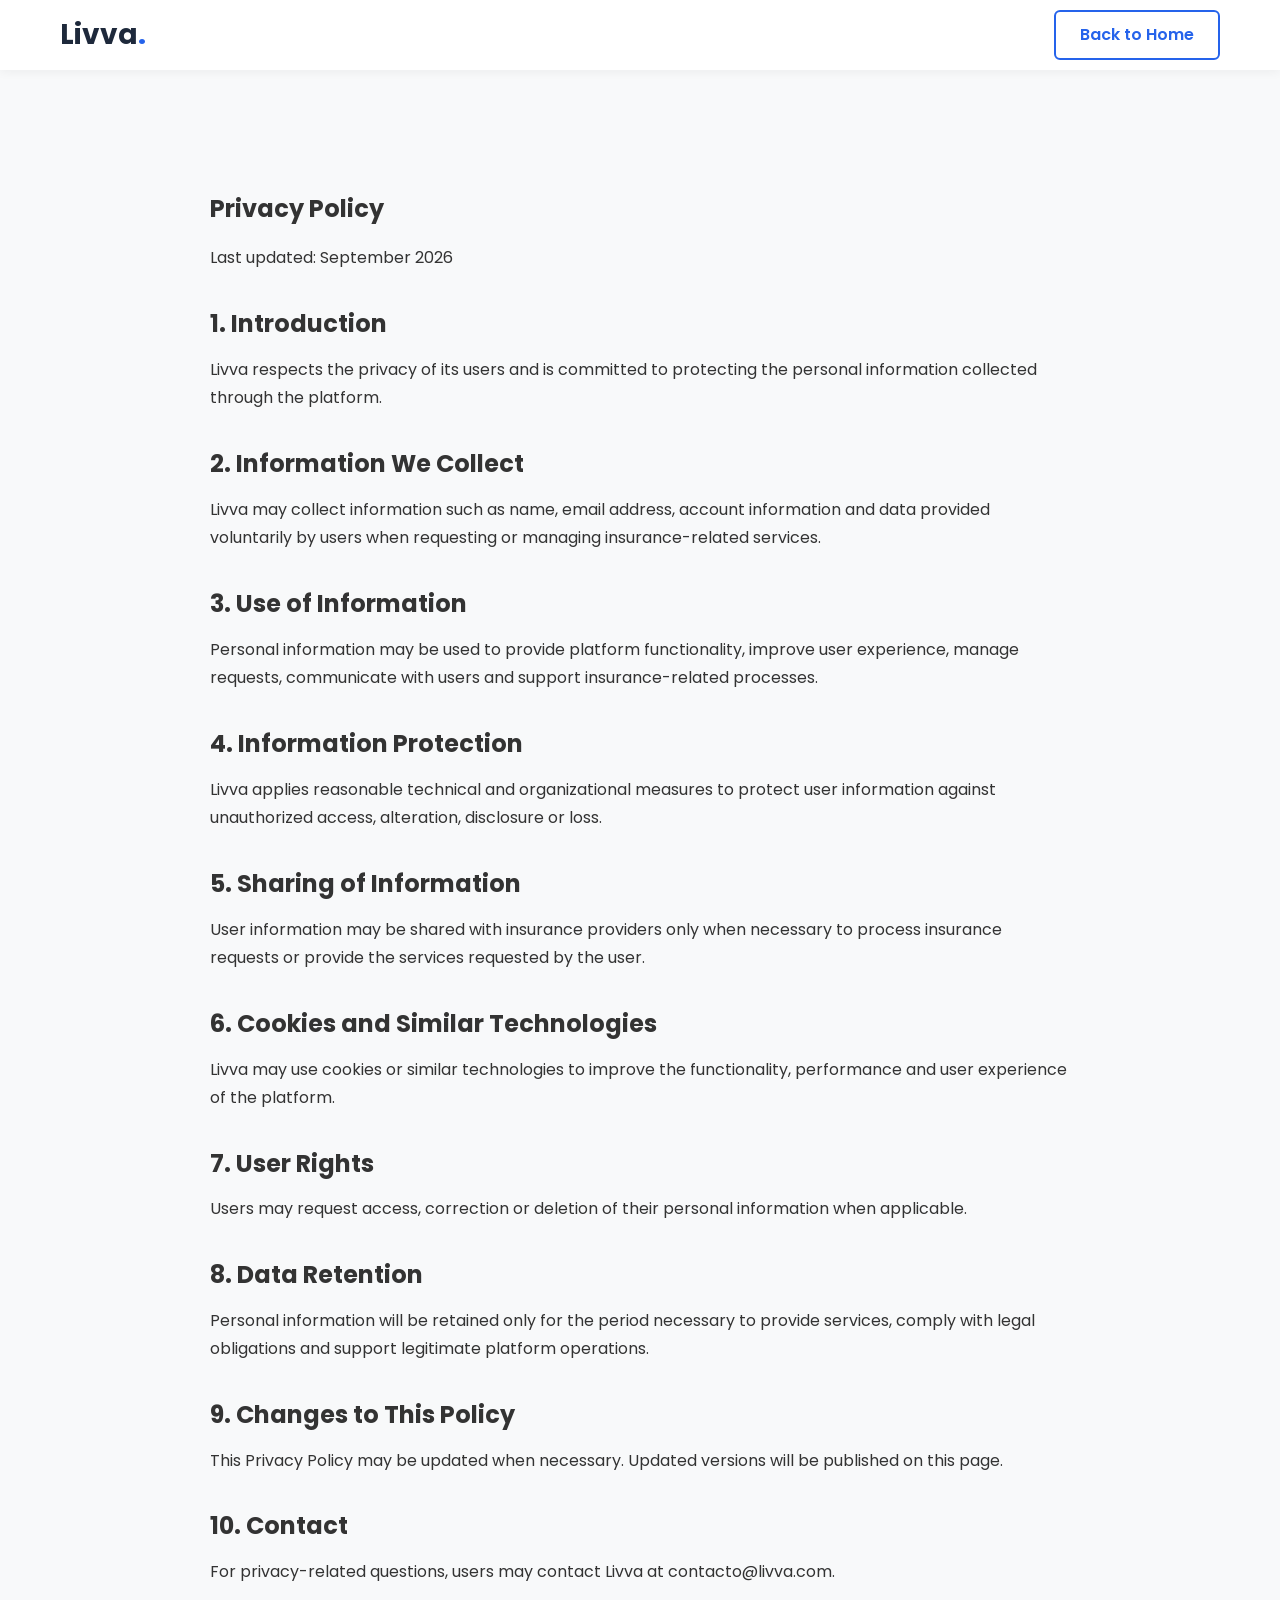
==== privacy.html @ e85f168d "feat: add legal pages" ====
﻿<!DOCTYPE html>
<html lang="en">
<head>
    <meta charset="UTF-8">
    <meta name="viewport" content="width=device-width, initial-scale=1.0">
    <title>Privacy Policy - Livva</title>

    <link
            href="https://fonts.googleapis.com/css2?family=Poppins:wght@300;400;500;600;700&display=swap"
            rel="stylesheet"
    >

    <link rel="stylesheet" href="styles.css">
</head>

<body>

<header class="header">
    <div class="container navbar">

        <a href="index.html" class="logo">
            Livva<span>.</span>
        </a>

        <a href="index.html" class="btn btn-outline">
            Back to Home
        </a>

    </div>
</header>

<main>

    <section class="legal-page">
        <div class="container">

            <h1>Privacy Policy</h1>

            <p>
                Last updated: September 2026
            </p>

            <h2>1. Introduction</h2>

            <p>
                Livva respects the privacy of its users and is committed to
                protecting the personal information collected through the
                platform.
            </p>

            <h2>2. Information We Collect</h2>

            <p>
                Livva may collect information such as name, email address,
                account information and data provided voluntarily by users
                when requesting or managing insurance-related services.
            </p>

            <h2>3. Use of Information</h2>

            <p>
                Personal information may be used to provide platform
                functionality, improve user experience, manage requests,
                communicate with users and support insurance-related processes.
            </p>

            <h2>4. Information Protection</h2>

            <p>
                Livva applies reasonable technical and organizational measures
                to protect user information against unauthorized access,
                alteration, disclosure or loss.
            </p>

            <h2>5. Sharing of Information</h2>

            <p>
                User information may be shared with insurance providers only
                when necessary to process insurance requests or provide the
                services requested by the user.
            </p>

            <h2>6. Cookies and Similar Technologies</h2>

            <p>
                Livva may use cookies or similar technologies to improve the
                functionality, performance and user experience of the platform.
            </p>

            <h2>7. User Rights</h2>

            <p>
                Users may request access, correction or deletion of their
                personal information when applicable.
            </p>

            <h2>8. Data Retention</h2>

            <p>
                Personal information will be retained only for the period
                necessary to provide services, comply with legal obligations
                and support legitimate platform operations.
            </p>

            <h2>9. Changes to This Policy</h2>

            <p>
                This Privacy Policy may be updated when necessary.
                Updated versions will be published on this page.
            </p>

            <h2>10. Contact</h2>

            <p>
                For privacy-related questions, users may contact Livva at
                contacto@livva.com.
            </p>

        </div>
    </section>

</main>

</body>
</html>
---- styles.css ----
* {
    margin: 0;
    padding: 0;
    box-sizing: border-box;
}

html {
    scroll-behavior: smooth;
}

body {
    font-family: 'Poppins', sans-serif;
    color: #333333;
    line-height: 1.6;
    background-color: #f8f9fa;
}

.container {
    width: 100%;
    max-width: 1200px;
    margin: 0 auto;
    padding: 0 20px;
}

/* Buttons */

.btn {
    display: inline-block;
    padding: 10px 24px;
    border-radius: 6px;
    text-decoration: none;
    font-weight: 600;
    transition: all 0.3s ease;
}

.btn-primary {
    background-color: #2563eb;
    color: #ffffff;
}

.btn-primary:hover {
    background-color: #1d4ed8;
}

.btn-outline {
    border: 2px solid #2563eb;
    color: #2563eb;
}

.btn-outline:hover {
    background-color: #2563eb;
    color: #ffffff;
}

.btn-secondary {
    border: 2px solid #2563eb;
    color: #2563eb;
    background-color: transparent;
}

.btn-secondary:hover {
    background-color: #2563eb;
    color: #ffffff;
}

.btn-large {
    padding: 12px 28px;
}

/* Header */

.header {
    background-color: #ffffff;
    box-shadow: 0 2px 10px rgba(0, 0, 0, 0.05);
    position: sticky;
    top: 0;
    z-index: 100;
}

.navbar {
    min-height: 70px;
    display: flex;
    justify-content: space-between;
    align-items: center;
}

.logo {
    font-size: 28px;
    font-weight: 700;
    color: #1e293b;
    text-decoration: none;
}

.logo span {
    color: #2563eb;
}

.nav-menu ul {
    display: flex;
    gap: 20px;
    list-style: none;
}

.nav-menu a {
    color: #64748b;
    text-decoration: none;
    font-weight: 500;
    transition: color 0.3s ease;
}

.nav-menu a:hover {
    color: #2563eb;
}

.nav-buttons {
    display: flex;
    gap: 10px;
}

/* Hero */

.hero {
    min-height: calc(100vh - 70px);
    padding: 80px 0;
    display: flex;
    align-items: center;
    background: linear-gradient(
            135deg,
            #eff6ff 0%,
            #ffffff 100%
    );
}

.hero-container {
    display: grid;
    grid-template-columns: 1fr 1fr;
    gap: 40px;
    align-items: center;
}

.hero-text h1 {
    margin-bottom: 20px;
    font-size: 42px;
    line-height: 1.2;
    color: #0f172a;
}

.hero-text p {
    margin-bottom: 30px;
    font-size: 18px;
    color: #475569;
}

.hero-cta {
    display: flex;
    gap: 15px;
}

.hero-image .image-card {
    padding: 60px 40px;
    border-radius: 16px;
    text-align: center;
    color: #ffffff;
    background-color: #2563eb;
    box-shadow: 0 20px 25px -5px rgba(37, 99, 235, 0.3);
}

.hero-image .image-card h2 {
    margin-bottom: 10px;
    font-size: 30px;
}
/* Services */

.services {
    padding: 90px 0;
    background-color: #ffffff;
}

.section-heading {
    max-width: 700px;
    margin: 0 auto 50px;
    text-align: center;
}

.section-label {
    display: inline-block;
    margin-bottom: 10px;
    font-size: 14px;
    font-weight: 700;
    text-transform: uppercase;
    letter-spacing: 1px;
    color: #2563eb;
}

.section-heading h2 {
    margin-bottom: 15px;
    font-size: 34px;
    color: #0f172a;
}

.section-heading p {
    font-size: 17px;
    color: #64748b;
}

.services-grid {
    max-width: 850px;
    margin: 0 auto;
    display: grid;
    grid-template-columns: repeat(2, 1fr);
    gap: 28px;
}

.service-card {
    padding: 30px 24px;
    border: 1px solid #e2e8f0;
    border-radius: 14px;
    background-color: #ffffff;
    transition: transform 0.3s ease, box-shadow 0.3s ease;
}

.service-card:hover {
    transform: translateY(-6px);
    box-shadow: 0 16px 30px rgba(15, 23, 42, 0.08);
}

.service-icon {
    margin-bottom: 18px;
    font-size: 32px;
}

.service-card h3 {
    margin-bottom: 12px;
    font-size: 20px;
    color: #0f172a;
}

.service-card p {
    font-size: 15px;
    color: #64748b;
}

/* Plans */

.plans {
    padding: 90px 0;
    background-color: #f8fafc;
}

.billing-toggle {
    display: flex;
    justify-content: center;
    align-items: center;
    gap: 14px;
    margin-bottom: 40px;
    font-weight: 600;
    color: #475569;
}

.toggle-button {
    width: 54px;
    height: 30px;
    padding: 3px;
    border: none;
    border-radius: 999px;
    background-color: #cbd5e1;
    cursor: pointer;
    transition: background-color 0.3s ease;
}

.toggle-circle {
    display: block;
    width: 24px;
    height: 24px;
    border-radius: 50%;
    background-color: #ffffff;
    transition: transform 0.3s ease;
}

.toggle-button.active {
    background-color: #2563eb;
}

.toggle-button.active .toggle-circle {
    transform: translateX(24px);
}

.plans-grid {
    max-width: 850px;
    margin: 0 auto;
    display: grid;
    grid-template-columns: repeat(2, 1fr);
    gap: 28px;
}

.plan-card {
    position: relative;
    padding: 36px 30px;
    border: 1px solid #e2e8f0;
    border-radius: 16px;
    background-color: #ffffff;
    box-shadow: 0 10px 25px rgba(15, 23, 42, 0.05);
}

.plan-card.featured {
    border: 2px solid #2563eb;
}

.recommended-badge {
    position: absolute;
    top: -14px;
    left: 50%;
    transform: translateX(-50%);
    padding: 6px 16px;
    border-radius: 999px;
    background-color: #2563eb;
    color: #ffffff;
    font-size: 13px;
    font-weight: 700;
}

.plan-card h3 {
    margin-bottom: 10px;
    font-size: 24px;
    color: #0f172a;
}

.plan-description {
    min-height: 72px;
    color: #64748b;
}

.plan-price {
    margin: 24px 0;
    color: #0f172a;
}

.currency {
    font-size: 20px;
    font-weight: 600;
}

.price {
    font-size: 42px;
    font-weight: 700;
}

.period {
    color: #64748b;
}

.plan-features {
    margin-bottom: 28px;
    list-style: none;
}

.plan-features li {
    margin-bottom: 12px;
    color: #475569;
}

.plan-features li::before {
    content: "✓";
    margin-right: 10px;
    color: #2563eb;
    font-weight: 700;
}

.plan-button {
    width: 100%;
    text-align: center;
}
/* About */

.about {
    padding: 90px 0;
    background-color: #ffffff;
}

.about-container {
    display: grid;
    grid-template-columns: 1.2fr 0.8fr;
    gap: 50px;
    align-items: center;
}

.about-content h2 {
    margin-bottom: 20px;
    font-size: 34px;
    color: #0f172a;
}

.about-content > p {
    margin-bottom: 18px;
    color: #64748b;
}

.about-features {
    display: grid;
    gap: 16px;
    margin-top: 30px;
}

.about-feature {
    display: flex;
    flex-direction: column;
    padding-left: 16px;
    border-left: 3px solid #2563eb;
}

.about-feature strong {
    color: #0f172a;
}

.about-feature span {
    color: #64748b;
    font-size: 14px;
}

.about-card {
    padding: 36px;
    border-radius: 16px;
    color: #ffffff;
    background-color: #0f172a;
}

.about-card h3 {
    margin-bottom: 16px;
    font-size: 24px;
}

.about-card p {
    color: #cbd5e1;
}

/* Contact */

.contact {
    padding: 90px 0;
    background-color: #f8fafc;
}

.contact-container {
    display: grid;
    grid-template-columns: 1fr 1fr;
    gap: 50px;
}

.contact-info h2 {
    margin-bottom: 18px;
    font-size: 34px;
    color: #0f172a;
}

.contact-info > p {
    margin-bottom: 24px;
    color: #64748b;
}

.contact-details p {
    margin-bottom: 10px;
    color: #475569;
}

.contact-form {
    padding: 32px;
    border-radius: 16px;
    background-color: #ffffff;
    box-shadow: 0 10px 30px rgba(15, 23, 42, 0.06);
}

.form-group {
    margin-bottom: 20px;
}

.form-group label {
    display: block;
    margin-bottom: 8px;
    font-weight: 600;
    color: #0f172a;
}

.form-group input,
.form-group textarea {
    width: 100%;
    padding: 12px 14px;
    border: 1px solid #cbd5e1;
    border-radius: 8px;
    font-family: inherit;
    font-size: 15px;
}

.form-group input:focus,
.form-group textarea:focus {
    outline: 2px solid #bfdbfe;
    border-color: #2563eb;
}

/* Footer */

.footer {
    background-color: #0f172a;
    color: #ffffff;
}

.footer-container {
    display: grid;
    grid-template-columns: 2fr 1fr 1fr;
    gap: 40px;
    padding-top: 60px;
    padding-bottom: 50px;
}

.footer-logo {
    color: #ffffff;
}

.footer-brand p {
    max-width: 360px;
    margin-top: 16px;
    color: #94a3b8;
}

.footer-links {
    display: flex;
    flex-direction: column;
    gap: 10px;
}

.footer-links h3 {
    margin-bottom: 6px;
    font-size: 16px;
}

.footer-links a {
    color: #94a3b8;
    text-decoration: none;
    transition: color 0.3s ease;
}

.footer-links a:hover {
    color: #ffffff;
}

.footer-bottom {
    padding: 20px 0;
    border-top: 1px solid #1e293b;
    text-align: center;
    color: #64748b;
    font-size: 14px;
}

/* Responsive Design */

@media (max-width: 900px) {
    .navbar {
        flex-wrap: wrap;
        gap: 16px;
        padding-top: 15px;
        padding-bottom: 15px;
    }

    .nav-menu {
        order: 3;
        width: 100%;
    }

    .nav-menu ul {
        justify-content: center;
        flex-wrap: wrap;
    }

    .hero-container,
    .about-container,
    .contact-container {
        grid-template-columns: 1fr;
    }

    .hero {
        padding: 60px 0;
    }

    .hero-text {
        text-align: center;
    }

    .hero-cta {
        justify-content: center;
        flex-wrap: wrap;
    }

    .services-grid {
        grid-template-columns: repeat(2, 1fr);
    }

    .plans-grid {
        grid-template-columns: 1fr;
        max-width: 600px;
    }

    .footer-container {
        grid-template-columns: 1fr 1fr;
    }
}

@media (max-width: 600px) {
    .container {
        padding: 0 16px;
    }

    .navbar {
        justify-content: center;
    }

    .logo {
        width: 100%;
        text-align: center;
    }

    .nav-menu ul {
        gap: 12px;
    }

    .nav-buttons {
        width: 100%;
        justify-content: center;
        flex-wrap: wrap;
    }

    .hero-text h1 {
        font-size: 34px;
    }

    .hero-text p {
        font-size: 16px;
    }

    .services-grid {
        grid-template-columns: 1fr;
    }

    .section-heading h2,
    .about-content h2,
    .contact-info h2 {
        font-size: 28px;
    }

    .footer-container {
        grid-template-columns: 1fr;
    }

    .footer-brand,
    .footer-links {
        text-align: center;
    }
}

/* Responsive Design */

@media (max-width: 900px) {
    .navbar {
        flex-wrap: wrap;
        gap: 16px;
        padding-top: 15px;
        padding-bottom: 15px;
    }

    .nav-menu {
        order: 3;
        width: 100%;
    }

    .nav-menu ul {
        justify-content: center;
        flex-wrap: wrap;
    }

    .hero-container,
    .about-container,
    .contact-container {
        grid-template-columns: 1fr;
    }

    .hero {
        padding: 60px 0;
    }

    .hero-text {
        text-align: center;
    }

    .hero-cta {
        justify-content: center;
        flex-wrap: wrap;
    }

    .services-grid {
        grid-template-columns: repeat(2, 1fr);
    }

    .plans-grid {
        grid-template-columns: 1fr;
        max-width: 600px;
    }

    .footer-container {
        grid-template-columns: 1fr 1fr;
    }
}

@media (max-width: 600px) {
    .container {
        padding: 0 16px;
    }

    .navbar {
        justify-content: center;
    }

    .logo {
        width: 100%;
        text-align: center;
    }

    .nav-menu ul {
        gap: 12px;
        font-size: 14px;
    }

    .nav-buttons {
        width: 100%;
        justify-content: center;
        flex-wrap: wrap;
    }

    .hero {
        padding: 45px 0;
    }

    .hero-text h1 {
        font-size: 34px;
    }

    .hero-text p {
        font-size: 16px;
    }

    .hero-cta {
        flex-direction: column;
    }

    .hero-cta .btn {
        width: 100%;
        text-align: center;
    }

    .hero-image .image-card {
        padding: 45px 20px;
    }

    .services-grid {
        grid-template-columns: 1fr;
    }

    .section-heading h2,
    .about-content h2,
    .contact-info h2 {
        font-size: 28px;
    }

    .contact-form {
        padding: 24px 18px;
    }

    .footer-container {
        grid-template-columns: 1fr;
    }

    .footer-brand,
    .footer-links {
        text-align: center;
    }

    .footer-brand p {
        margin-left: auto;
        margin-right: auto;
    }
}

.language-switcher {
    display: flex;
    gap: 6px;
    align-items: center;
}

.lang-btn {
    padding: 6px 10px;
    border: 1px solid #cbd5e1;
    border-radius: 6px;
    background-color: #ffffff;
    color: #475569;
    font-family: inherit;
    font-weight: 600;
    cursor: pointer;
}

.lang-btn.active {
    border-color: #2563eb;
    background-color: #2563eb;
    color: #ffffff;
}

.legal-page {
    padding: 120px 0 80px;
}

.legal-page .container {
    max-width: 900px;
}

.legal-page h1 {
    margin-bottom: 16px;
}

.legal-page h2 {
    margin-top: 32px;
    margin-bottom: 12px;
}

.legal-page p {
    margin-bottom: 16px;
    line-height: 1.8;
}
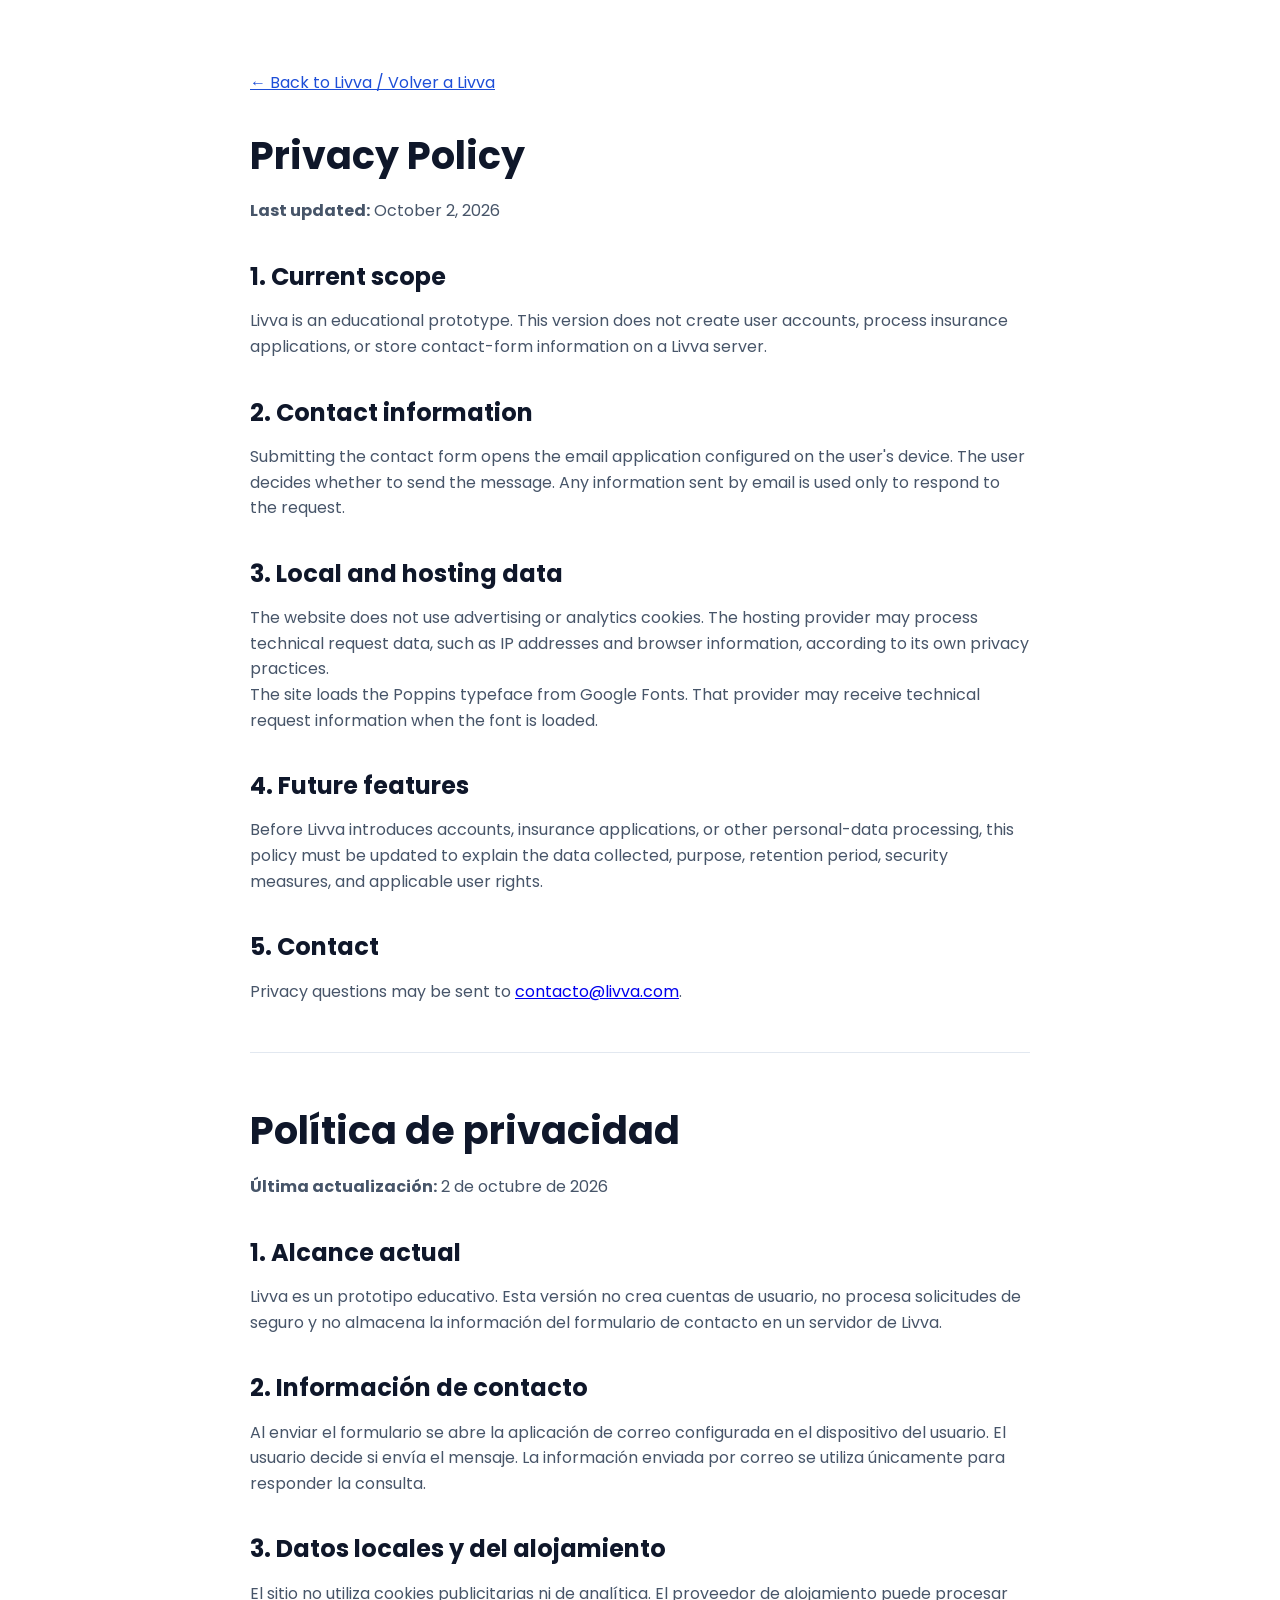
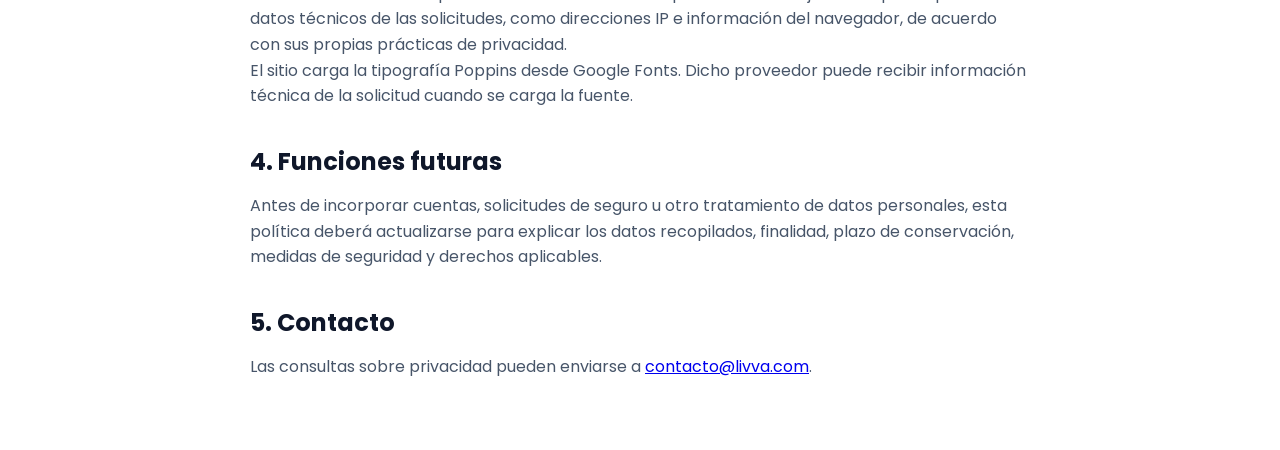
==== commit c6153ab2: "feat: polish landing page experience" ====
--- a/privacy.html
+++ b/privacy.html
@@ -1,125 +1,65 @@
-﻿<!DOCTYPE html>
+<!DOCTYPE html>
 <html lang="en">
 <head>
     <meta charset="UTF-8">
     <meta name="viewport" content="width=device-width, initial-scale=1.0">
-    <title>Privacy Policy - Livva</title>
-
-    <link
-            href="https://fonts.googleapis.com/css2?family=Poppins:wght@300;400;500;600;700&display=swap"
-            rel="stylesheet"
-    >
-
+    <meta name="description" content="Livva privacy policy for the current educational prototype.">
+    <title>Privacy Policy | Livva</title>
+    <link rel="icon" href="favicon.svg" type="image/svg+xml">
+    <link rel="preconnect" href="https://fonts.googleapis.com">
+    <link rel="preconnect" href="https://fonts.gstatic.com" crossorigin>
+    <link href="https://fonts.googleapis.com/css2?family=Poppins:wght@300;400;500;600;700&display=swap" rel="stylesheet">
     <link rel="stylesheet" href="styles.css">
 </head>
+<body>
+<main class="legal-page">
+    <div class="container legal-document">
+        <a class="legal-back-link" href="index.html">← Back to Livva / Volver a Livva</a>
 
-<body>
+        <section lang="en" aria-labelledby="privacy-en">
+            <h1 id="privacy-en">Privacy Policy</h1>
+            <p><strong>Last updated:</strong> October 2, 2026</p>
 
-<header class="header">
-    <div class="container navbar">
+            <h2>1. Current scope</h2>
+            <p>Livva is an educational prototype. This version does not create user accounts, process insurance applications, or store contact-form information on a Livva server.</p>
 
-        <a href="index.html" class="logo">
-            Livva<span>.</span>
-        </a>
+            <h2>2. Contact information</h2>
+            <p>Submitting the contact form opens the email application configured on the user's device. The user decides whether to send the message. Any information sent by email is used only to respond to the request.</p>
 
-        <a href="index.html" class="btn btn-outline">
-            Back to Home
-        </a>
+            <h2>3. Local and hosting data</h2>
+            <p>The website does not use advertising or analytics cookies. The hosting provider may process technical request data, such as IP addresses and browser information, according to its own privacy practices.</p>
+            <p>The site loads the Poppins typeface from Google Fonts. That provider may receive technical request information when the font is loaded.</p>
 
+            <h2>4. Future features</h2>
+            <p>Before Livva introduces accounts, insurance applications, or other personal-data processing, this policy must be updated to explain the data collected, purpose, retention period, security measures, and applicable user rights.</p>
+
+            <h2>5. Contact</h2>
+            <p>Privacy questions may be sent to <a href="mailto:contacto@livva.com">contacto@livva.com</a>.</p>
+        </section>
+
+        <hr class="legal-divider">
+
+        <section lang="es-419" aria-labelledby="privacy-es">
+            <h1 id="privacy-es">Política de privacidad</h1>
+            <p><strong>Última actualización:</strong> 2 de octubre de 2026</p>
+
+            <h2>1. Alcance actual</h2>
+            <p>Livva es un prototipo educativo. Esta versión no crea cuentas de usuario, no procesa solicitudes de seguro y no almacena la información del formulario de contacto en un servidor de Livva.</p>
+
+            <h2>2. Información de contacto</h2>
+            <p>Al enviar el formulario se abre la aplicación de correo configurada en el dispositivo del usuario. El usuario decide si envía el mensaje. La información enviada por correo se utiliza únicamente para responder la consulta.</p>
+
+            <h2>3. Datos locales y del alojamiento</h2>
+            <p>El sitio no utiliza cookies publicitarias ni de analítica. El proveedor de alojamiento puede procesar datos técnicos de las solicitudes, como direcciones IP e información del navegador, de acuerdo con sus propias prácticas de privacidad.</p>
+            <p>El sitio carga la tipografía Poppins desde Google Fonts. Dicho proveedor puede recibir información técnica de la solicitud cuando se carga la fuente.</p>
+
+            <h2>4. Funciones futuras</h2>
+            <p>Antes de incorporar cuentas, solicitudes de seguro u otro tratamiento de datos personales, esta política deberá actualizarse para explicar los datos recopilados, finalidad, plazo de conservación, medidas de seguridad y derechos aplicables.</p>
+
+            <h2>5. Contacto</h2>
+            <p>Las consultas sobre privacidad pueden enviarse a <a href="mailto:contacto@livva.com">contacto@livva.com</a>.</p>
+        </section>
     </div>
-</header>
-
-<main>
-
-    <section class="legal-page">
-        <div class="container">
-
-            <h1>Privacy Policy</h1>
-
-            <p>
-                Last updated: September 2026
-            </p>
-
-            <h2>1. Introduction</h2>
-
-            <p>
-                Livva respects the privacy of its users and is committed to
-                protecting the personal information collected through the
-                platform.
-            </p>
-
-            <h2>2. Information We Collect</h2>
-
-            <p>
-                Livva may collect information such as name, email address,
-                account information and data provided voluntarily by users
-                when requesting or managing insurance-related services.
-            </p>
-
-            <h2>3. Use of Information</h2>
-
-            <p>
-                Personal information may be used to provide platform
-                functionality, improve user experience, manage requests,
-                communicate with users and support insurance-related processes.
-            </p>
-
-            <h2>4. Information Protection</h2>
-
-            <p>
-                Livva applies reasonable technical and organizational measures
-                to protect user information against unauthorized access,
-                alteration, disclosure or loss.
-            </p>
-
-            <h2>5. Sharing of Information</h2>
-
-            <p>
-                User information may be shared with insurance providers only
-                when necessary to process insurance requests or provide the
-                services requested by the user.
-            </p>
-
-            <h2>6. Cookies and Similar Technologies</h2>
-
-            <p>
-                Livva may use cookies or similar technologies to improve the
-                functionality, performance and user experience of the platform.
-            </p>
-
-            <h2>7. User Rights</h2>
-
-            <p>
-                Users may request access, correction or deletion of their
-                personal information when applicable.
-            </p>
-
-            <h2>8. Data Retention</h2>
-
-            <p>
-                Personal information will be retained only for the period
-                necessary to provide services, comply with legal obligations
-                and support legitimate platform operations.
-            </p>
-
-            <h2>9. Changes to This Policy</h2>
-
-            <p>
-                This Privacy Policy may be updated when necessary.
-                Updated versions will be published on this page.
-            </p>
-
-            <h2>10. Contact</h2>
-
-            <p>
-                For privacy-related questions, users may contact Livva at
-                contacto@livva.com.
-            </p>
-
-        </div>
-    </section>
-
 </main>
-
 </body>
-</html>+</html>
--- a/styles.css
+++ b/styles.css
@@ -6,6 +6,10 @@
 
 html {
     scroll-behavior: smooth;
+}
+
+section {
+    scroll-margin-top: 90px;
 }
 
 body {
@@ -13,6 +17,30 @@
     color: #333333;
     line-height: 1.6;
     background-color: #f8f9fa;
+}
+
+.skip-link {
+    position: fixed;
+    top: 12px;
+    left: 12px;
+    z-index: 1000;
+    padding: 10px 16px;
+    border-radius: 6px;
+    color: #ffffff;
+    background-color: #0f172a;
+    transform: translateY(-150%);
+}
+
+.skip-link:focus {
+    transform: translateY(0);
+}
+
+a:focus-visible,
+button:focus-visible,
+input:focus-visible,
+textarea:focus-visible {
+    outline: 3px solid #f59e0b;
+    outline-offset: 3px;
 }
 
 .container {
@@ -462,11 +490,21 @@
     color: #475569;
 }
 
+.contact-details a {
+    color: #1d4ed8;
+}
+
 .contact-form {
     padding: 32px;
     border-radius: 16px;
     background-color: #ffffff;
     box-shadow: 0 10px 30px rgba(15, 23, 42, 0.06);
+}
+
+.form-note {
+    margin-bottom: 20px;
+    color: #64748b;
+    font-size: 13px;
 }
 
 .form-group {
@@ -548,243 +586,6 @@
     text-align: center;
     color: #64748b;
     font-size: 14px;
-}
-
-/* Responsive Design */
-
-@media (max-width: 900px) {
-    .navbar {
-        flex-wrap: wrap;
-        gap: 16px;
-        padding-top: 15px;
-        padding-bottom: 15px;
-    }
-
-    .nav-menu {
-        order: 3;
-        width: 100%;
-    }
-
-    .nav-menu ul {
-        justify-content: center;
-        flex-wrap: wrap;
-    }
-
-    .hero-container,
-    .about-container,
-    .contact-container {
-        grid-template-columns: 1fr;
-    }
-
-    .hero {
-        padding: 60px 0;
-    }
-
-    .hero-text {
-        text-align: center;
-    }
-
-    .hero-cta {
-        justify-content: center;
-        flex-wrap: wrap;
-    }
-
-    .services-grid {
-        grid-template-columns: repeat(2, 1fr);
-    }
-
-    .plans-grid {
-        grid-template-columns: 1fr;
-        max-width: 600px;
-    }
-
-    .footer-container {
-        grid-template-columns: 1fr 1fr;
-    }
-}
-
-@media (max-width: 600px) {
-    .container {
-        padding: 0 16px;
-    }
-
-    .navbar {
-        justify-content: center;
-    }
-
-    .logo {
-        width: 100%;
-        text-align: center;
-    }
-
-    .nav-menu ul {
-        gap: 12px;
-    }
-
-    .nav-buttons {
-        width: 100%;
-        justify-content: center;
-        flex-wrap: wrap;
-    }
-
-    .hero-text h1 {
-        font-size: 34px;
-    }
-
-    .hero-text p {
-        font-size: 16px;
-    }
-
-    .services-grid {
-        grid-template-columns: 1fr;
-    }
-
-    .section-heading h2,
-    .about-content h2,
-    .contact-info h2 {
-        font-size: 28px;
-    }
-
-    .footer-container {
-        grid-template-columns: 1fr;
-    }
-
-    .footer-brand,
-    .footer-links {
-        text-align: center;
-    }
-}
-
-/* Responsive Design */
-
-@media (max-width: 900px) {
-    .navbar {
-        flex-wrap: wrap;
-        gap: 16px;
-        padding-top: 15px;
-        padding-bottom: 15px;
-    }
-
-    .nav-menu {
-        order: 3;
-        width: 100%;
-    }
-
-    .nav-menu ul {
-        justify-content: center;
-        flex-wrap: wrap;
-    }
-
-    .hero-container,
-    .about-container,
-    .contact-container {
-        grid-template-columns: 1fr;
-    }
-
-    .hero {
-        padding: 60px 0;
-    }
-
-    .hero-text {
-        text-align: center;
-    }
-
-    .hero-cta {
-        justify-content: center;
-        flex-wrap: wrap;
-    }
-
-    .services-grid {
-        grid-template-columns: repeat(2, 1fr);
-    }
-
-    .plans-grid {
-        grid-template-columns: 1fr;
-        max-width: 600px;
-    }
-
-    .footer-container {
-        grid-template-columns: 1fr 1fr;
-    }
-}
-
-@media (max-width: 600px) {
-    .container {
-        padding: 0 16px;
-    }
-
-    .navbar {
-        justify-content: center;
-    }
-
-    .logo {
-        width: 100%;
-        text-align: center;
-    }
-
-    .nav-menu ul {
-        gap: 12px;
-        font-size: 14px;
-    }
-
-    .nav-buttons {
-        width: 100%;
-        justify-content: center;
-        flex-wrap: wrap;
-    }
-
-    .hero {
-        padding: 45px 0;
-    }
-
-    .hero-text h1 {
-        font-size: 34px;
-    }
-
-    .hero-text p {
-        font-size: 16px;
-    }
-
-    .hero-cta {
-        flex-direction: column;
-    }
-
-    .hero-cta .btn {
-        width: 100%;
-        text-align: center;
-    }
-
-    .hero-image .image-card {
-        padding: 45px 20px;
-    }
-
-    .services-grid {
-        grid-template-columns: 1fr;
-    }
-
-    .section-heading h2,
-    .about-content h2,
-    .contact-info h2 {
-        font-size: 28px;
-    }
-
-    .contact-form {
-        padding: 24px 18px;
-    }
-
-    .footer-container {
-        grid-template-columns: 1fr;
-    }
-
-    .footer-brand,
-    .footer-links {
-        text-align: center;
-    }
-
-    .footer-brand p {
-        margin-left: auto;
-        margin-right: auto;
-    }
 }
 
 .language-switcher {
@@ -810,24 +611,190 @@
     color: #ffffff;
 }
 
+/* Legal pages */
+
 .legal-page {
-    padding: 120px 0 80px;
-}
-
-.legal-page .container {
-    max-width: 900px;
-}
-
-.legal-page h1 {
-    margin-bottom: 16px;
-}
-
-.legal-page h2 {
-    margin-top: 32px;
+    min-height: 100vh;
+    padding: 70px 0;
+    background-color: #ffffff;
+}
+
+.legal-document {
+    max-width: 820px;
+    margin: 0 auto;
+}
+
+.legal-document h1 {
     margin-bottom: 12px;
-}
-
-.legal-page p {
-    margin-bottom: 16px;
-    line-height: 1.8;
-}+    color: #0f172a;
+    font-size: 38px;
+}
+
+.legal-document h2 {
+    margin-top: 34px;
+    margin-bottom: 12px;
+    color: #0f172a;
+    font-size: 24px;
+}
+
+.legal-document p,
+.legal-document li {
+    color: #475569;
+}
+
+.legal-document ul {
+    margin: 12px 0 0 24px;
+}
+
+.legal-divider {
+    margin: 48px 0;
+    border: 0;
+    border-top: 1px solid #e2e8f0;
+}
+
+.legal-back-link {
+    display: inline-block;
+    margin-bottom: 30px;
+    color: #1d4ed8;
+}
+
+/* Responsive Design */
+
+@media (max-width: 900px) {
+    .navbar {
+        flex-wrap: wrap;
+        gap: 16px;
+        padding-top: 15px;
+        padding-bottom: 15px;
+    }
+
+    .nav-menu {
+        order: 3;
+        width: 100%;
+    }
+
+    .nav-menu ul {
+        justify-content: center;
+        flex-wrap: wrap;
+    }
+
+    .hero-container,
+    .about-container,
+    .contact-container {
+        grid-template-columns: 1fr;
+    }
+
+    .hero {
+        padding: 60px 0;
+    }
+
+    .hero-text {
+        text-align: center;
+    }
+
+    .hero-cta {
+        justify-content: center;
+        flex-wrap: wrap;
+    }
+
+    .services-grid {
+        grid-template-columns: repeat(2, 1fr);
+    }
+
+    .plans-grid {
+        grid-template-columns: 1fr;
+        max-width: 600px;
+    }
+
+    .footer-container {
+        grid-template-columns: 1fr 1fr;
+    }
+}
+
+@media (max-width: 600px) {
+    .header {
+        position: static;
+    }
+
+    section {
+        scroll-margin-top: 20px;
+    }
+
+    .container {
+        padding: 0 16px;
+    }
+
+    .navbar {
+        justify-content: center;
+    }
+
+    .logo {
+        width: 100%;
+        text-align: center;
+    }
+
+    .nav-menu ul {
+        gap: 12px;
+        font-size: 14px;
+    }
+
+    .nav-buttons {
+        width: 100%;
+        justify-content: center;
+        flex-wrap: wrap;
+    }
+
+    .hero {
+        padding: 45px 0;
+    }
+
+    .hero-text h1 {
+        font-size: 34px;
+    }
+
+    .hero-text p {
+        font-size: 16px;
+    }
+
+    .hero-cta {
+        flex-direction: column;
+    }
+
+    .hero-cta .btn {
+        width: 100%;
+        text-align: center;
+    }
+
+    .hero-image .image-card {
+        padding: 45px 20px;
+    }
+
+    .services-grid {
+        grid-template-columns: 1fr;
+    }
+
+    .section-heading h2,
+    .about-content h2,
+    .contact-info h2 {
+        font-size: 28px;
+    }
+
+    .contact-form {
+        padding: 24px 18px;
+    }
+
+    .footer-container {
+        grid-template-columns: 1fr;
+    }
+
+    .footer-brand,
+    .footer-links {
+        text-align: center;
+    }
+
+    .footer-brand p {
+        margin-left: auto;
+        margin-right: auto;
+    }
+}
+
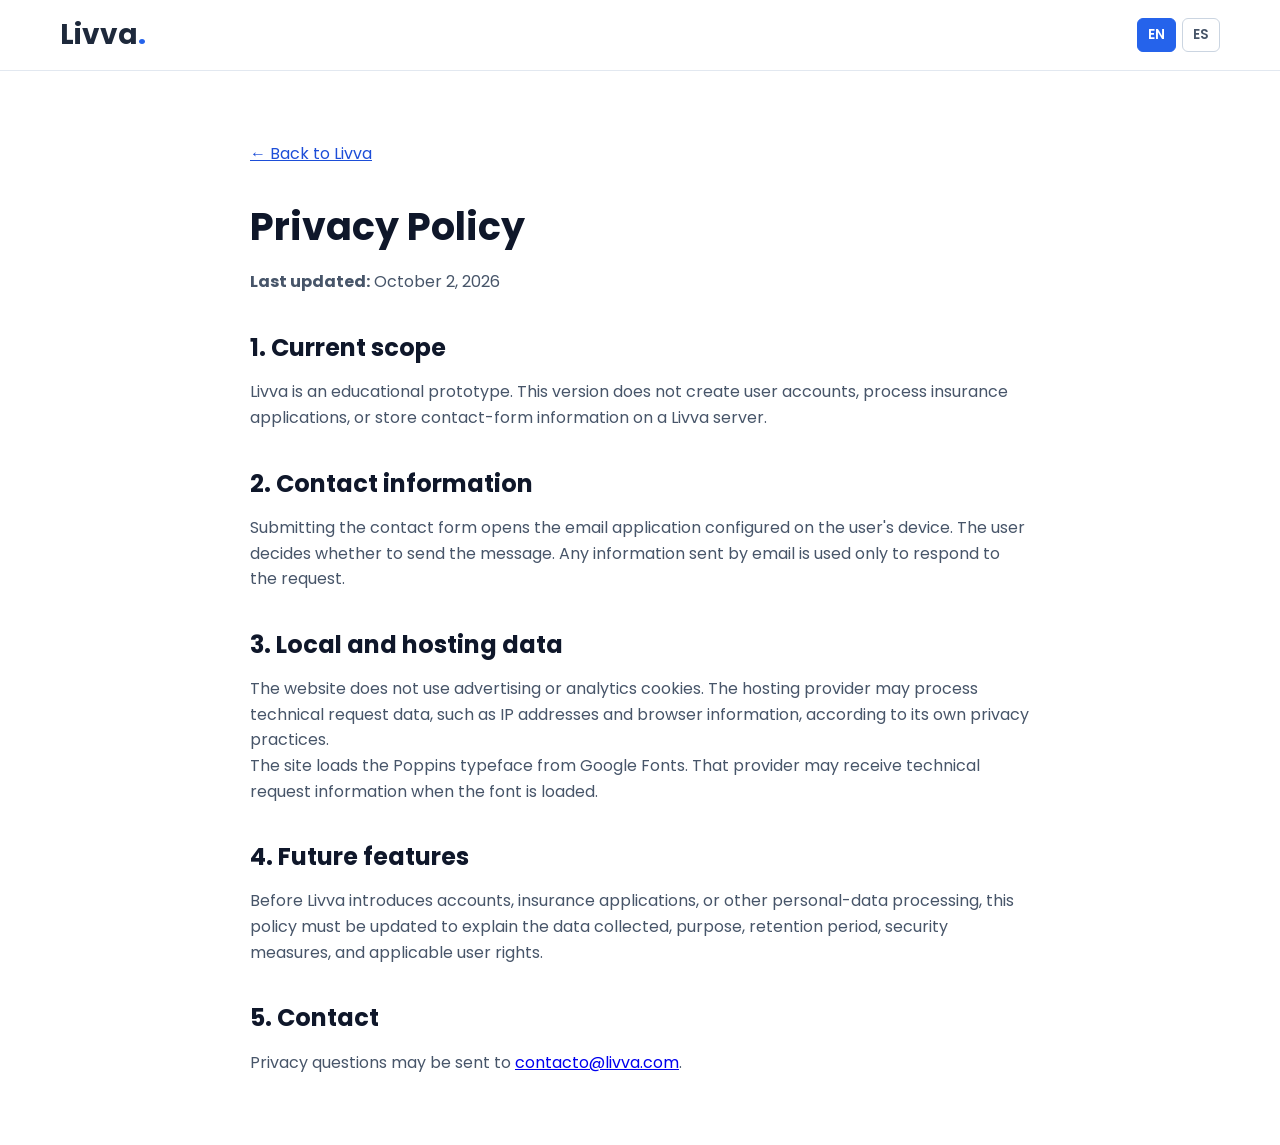
==== commit 7ba15c03: "feat: internationalize legal pages" ====
--- a/privacy.html
+++ b/privacy.html
@@ -3,8 +3,8 @@
 <head>
     <meta charset="UTF-8">
     <meta name="viewport" content="width=device-width, initial-scale=1.0">
-    <meta name="description" content="Livva privacy policy for the current educational prototype.">
-    <title>Privacy Policy | Livva</title>
+    <meta name="description" content="Livva privacy policy for the current educational prototype." data-i18n-content="privacy.metaDescription">
+    <title data-i18n="privacy.metaTitle">Privacy Policy | Livva</title>
     <link rel="icon" href="favicon.svg" type="image/svg+xml">
     <link rel="preconnect" href="https://fonts.googleapis.com">
     <link rel="preconnect" href="https://fonts.gstatic.com" crossorigin>
@@ -12,54 +12,41 @@
     <link rel="stylesheet" href="styles.css">
 </head>
 <body>
-<main class="legal-page">
-    <div class="container legal-document">
-        <a class="legal-back-link" href="index.html">← Back to Livva / Volver a Livva</a>
+<header class="legal-header">
+    <div class="container legal-nav">
+        <a class="logo" href="index.html" data-i18n-aria-label="a11y.home">Livva<span>.</span></a>
+        <div class="language-switcher" aria-label="Language selector" data-i18n-aria-label="a11y.languageSelector">
+            <button id="lang-en" class="lang-btn active" type="button" aria-pressed="true" data-i18n-aria-label="a11y.changeToEnglish">EN</button>
+            <button id="lang-es" class="lang-btn" type="button" aria-pressed="false" data-i18n-aria-label="a11y.changeToSpanish">ES</button>
+        </div>
+    </div>
+</header>
 
-        <section lang="en" aria-labelledby="privacy-en">
-            <h1 id="privacy-en">Privacy Policy</h1>
-            <p><strong>Last updated:</strong> October 2, 2026</p>
+<main class="legal-page" id="contenido-principal">
+    <article class="container legal-document">
+        <a class="legal-back-link" href="index.html" data-i18n="legal.back">← Back to Livva</a>
 
-            <h2>1. Current scope</h2>
-            <p>Livva is an educational prototype. This version does not create user accounts, process insurance applications, or store contact-form information on a Livva server.</p>
+        <h1 data-i18n="privacy.title">Privacy Policy</h1>
+        <p><strong data-i18n="legal.lastUpdated">Last updated:</strong> <span data-i18n="legal.updatedDate">October 2, 2026</span></p>
 
-            <h2>2. Contact information</h2>
-            <p>Submitting the contact form opens the email application configured on the user's device. The user decides whether to send the message. Any information sent by email is used only to respond to the request.</p>
+        <h2 data-i18n="privacy.section1Title">1. Current scope</h2>
+        <p data-i18n="privacy.section1Body">Livva is an educational prototype. This version does not create user accounts, process insurance applications, or store contact-form information on a Livva server.</p>
 
-            <h2>3. Local and hosting data</h2>
-            <p>The website does not use advertising or analytics cookies. The hosting provider may process technical request data, such as IP addresses and browser information, according to its own privacy practices.</p>
-            <p>The site loads the Poppins typeface from Google Fonts. That provider may receive technical request information when the font is loaded.</p>
+        <h2 data-i18n="privacy.section2Title">2. Contact information</h2>
+        <p data-i18n="privacy.section2Body">Submitting the contact form opens the email application configured on the user's device. The user decides whether to send the message. Any information sent by email is used only to respond to the request.</p>
 
-            <h2>4. Future features</h2>
-            <p>Before Livva introduces accounts, insurance applications, or other personal-data processing, this policy must be updated to explain the data collected, purpose, retention period, security measures, and applicable user rights.</p>
+        <h2 data-i18n="privacy.section3Title">3. Local and hosting data</h2>
+        <p data-i18n="privacy.section3Body1">The website does not use advertising or analytics cookies. The hosting provider may process technical request data, such as IP addresses and browser information, according to its own privacy practices.</p>
+        <p data-i18n="privacy.section3Body2">The site loads the Poppins typeface from Google Fonts. That provider may receive technical request information when the font is loaded.</p>
 
-            <h2>5. Contact</h2>
-            <p>Privacy questions may be sent to <a href="mailto:contacto@livva.com">contacto@livva.com</a>.</p>
-        </section>
+        <h2 data-i18n="privacy.section4Title">4. Future features</h2>
+        <p data-i18n="privacy.section4Body">Before Livva introduces accounts, insurance applications, or other personal-data processing, this policy must be updated to explain the data collected, purpose, retention period, security measures, and applicable user rights.</p>
 
-        <hr class="legal-divider">
+        <h2 data-i18n="privacy.section5Title">5. Contact</h2>
+        <p><span data-i18n="privacy.section5Body">Privacy questions may be sent to</span> <a href="mailto:contacto@livva.com">contacto@livva.com</a>.</p>
+    </article>
+</main>
 
-        <section lang="es-419" aria-labelledby="privacy-es">
-            <h1 id="privacy-es">Política de privacidad</h1>
-            <p><strong>Última actualización:</strong> 2 de octubre de 2026</p>
-
-            <h2>1. Alcance actual</h2>
-            <p>Livva es un prototipo educativo. Esta versión no crea cuentas de usuario, no procesa solicitudes de seguro y no almacena la información del formulario de contacto en un servidor de Livva.</p>
-
-            <h2>2. Información de contacto</h2>
-            <p>Al enviar el formulario se abre la aplicación de correo configurada en el dispositivo del usuario. El usuario decide si envía el mensaje. La información enviada por correo se utiliza únicamente para responder la consulta.</p>
-
-            <h2>3. Datos locales y del alojamiento</h2>
-            <p>El sitio no utiliza cookies publicitarias ni de analítica. El proveedor de alojamiento puede procesar datos técnicos de las solicitudes, como direcciones IP e información del navegador, de acuerdo con sus propias prácticas de privacidad.</p>
-            <p>El sitio carga la tipografía Poppins desde Google Fonts. Dicho proveedor puede recibir información técnica de la solicitud cuando se carga la fuente.</p>
-
-            <h2>4. Funciones futuras</h2>
-            <p>Antes de incorporar cuentas, solicitudes de seguro u otro tratamiento de datos personales, esta política deberá actualizarse para explicar los datos recopilados, finalidad, plazo de conservación, medidas de seguridad y derechos aplicables.</p>
-
-            <h2>5. Contacto</h2>
-            <p>Las consultas sobre privacidad pueden enviarse a <a href="mailto:contacto@livva.com">contacto@livva.com</a>.</p>
-        </section>
-    </div>
-</main>
+<script src="i18n.js?v=legal-i18n"></script>
 </body>
 </html>
--- a/styles.css
+++ b/styles.css
@@ -613,6 +613,18 @@
 
 /* Legal pages */
 
+.legal-header {
+    background-color: #ffffff;
+    border-bottom: 1px solid #e2e8f0;
+}
+
+.legal-nav {
+    display: flex;
+    min-height: 70px;
+    align-items: center;
+    justify-content: space-between;
+}
+
 .legal-page {
     min-height: 100vh;
     padding: 70px 0;
@@ -733,6 +745,11 @@
         text-align: center;
     }
 
+    .legal-nav .logo {
+        width: auto;
+        text-align: left;
+    }
+
     .nav-menu ul {
         gap: 12px;
         font-size: 14px;
